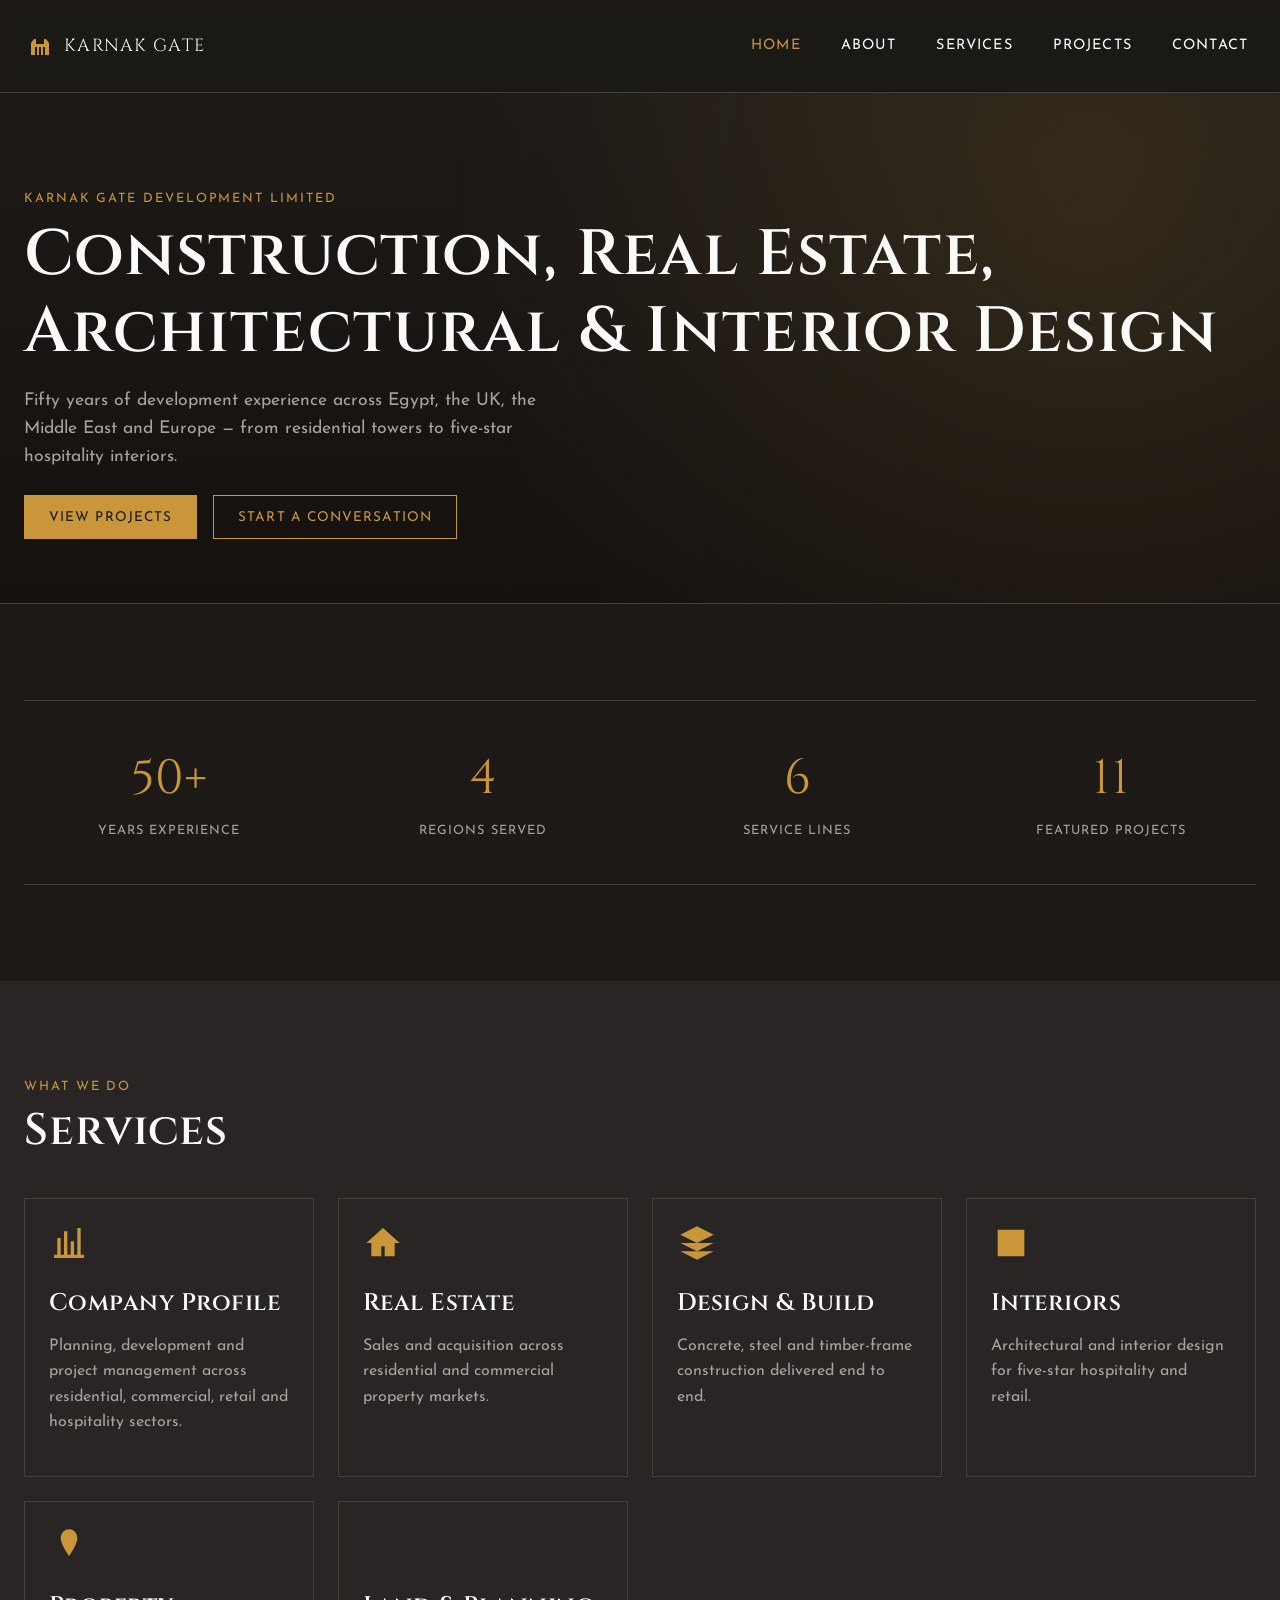
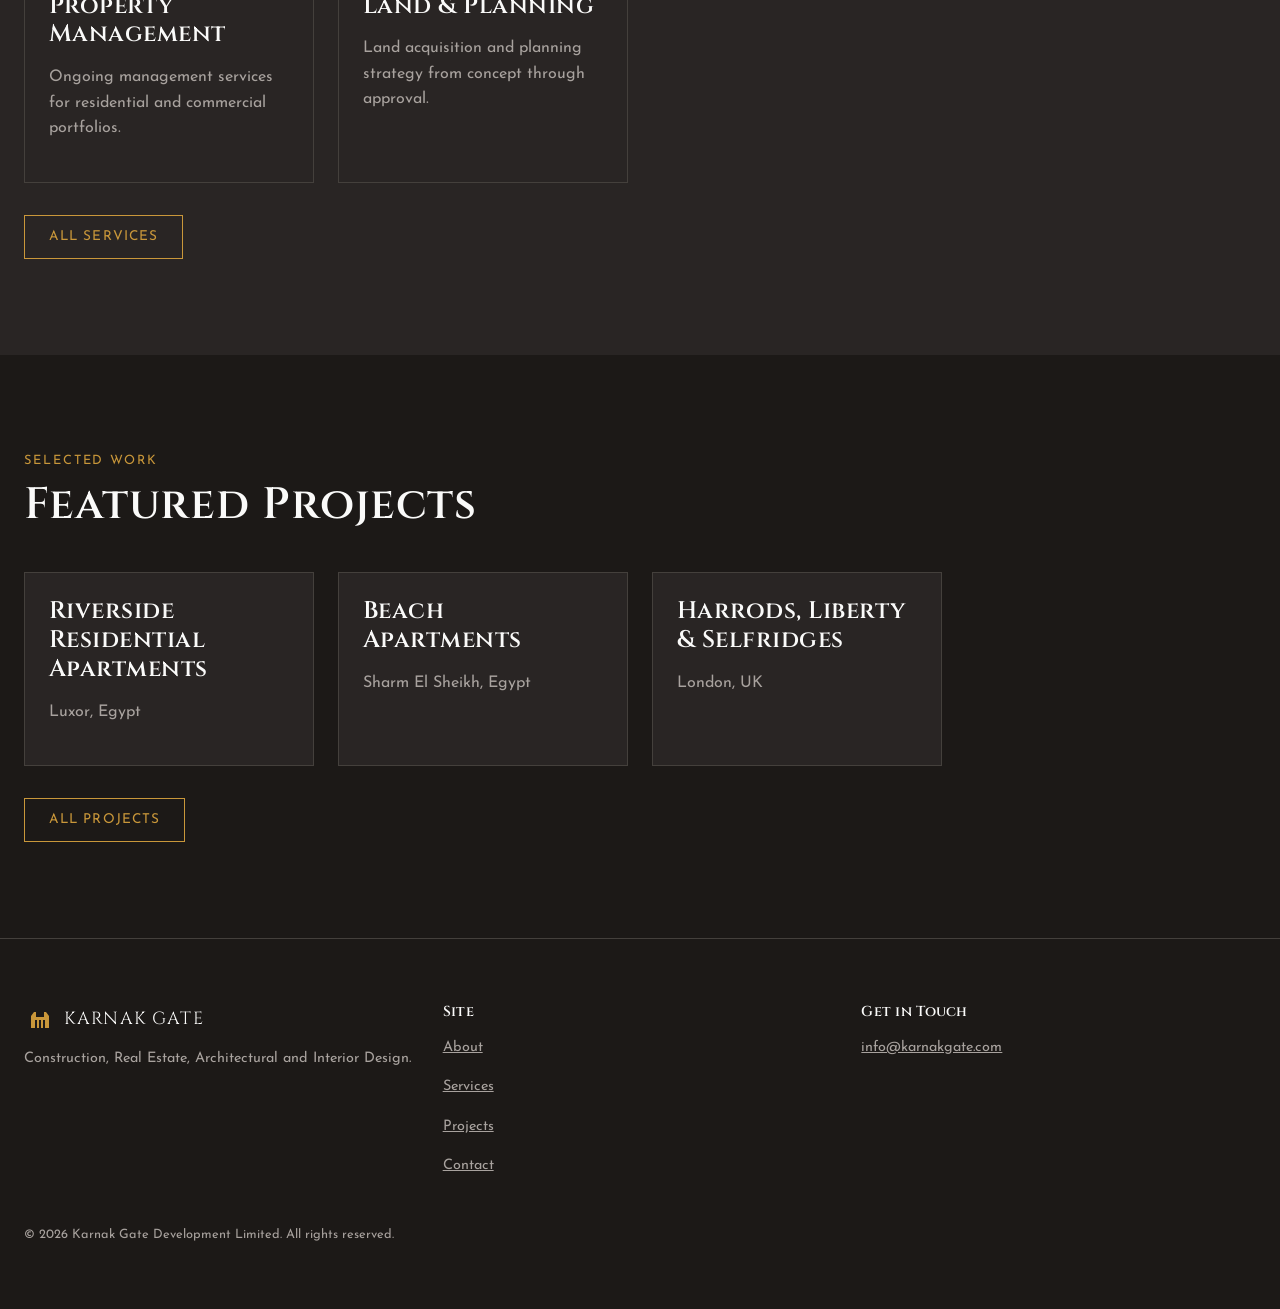
==== index.html @ 5821c365 "Build Karnak Gate static site (5 pages, styles, scripts) Co-Authored-By: Claude Sonnet 5 <noreply@an" ====
<!doctype html>
<html lang="en">
<head>
<meta charset="UTF-8">
<meta name="viewport" content="width=device-width, initial-scale=1">
<title>Karnak Gate | Construction, Real Estate & Architecture</title>
<meta name="description" content="Karnak Gate Development Limited — 50 years of construction, real estate, architectural and interior design experience across Egypt, the UK and Europe.">
<link rel="icon" href="favicon.svg" type="image/svg+xml">
<link rel="preconnect" href="https://fonts.googleapis.com">
<link rel="preconnect" href="https://fonts.gstatic.com" crossorigin>
<link href="https://fonts.googleapis.com/css2?family=Cinzel:wght@500;600;700&family=Josefin+Sans:wght@300;400;500;600&display=swap" rel="stylesheet">
<link rel="stylesheet" href="css/styles.css">
</head>
<body>
<a class="skip-link" href="#main">Skip to content</a>
<header class="site-header">
  <div class="container">
    <a class="brand" href="index.html">
      <svg viewBox="0 0 64 64" aria-hidden="true"><path d="M14 50V26l6-8h4v10h16V18h4l6 8v24h-8V34h-4v16h-4V34h-4v16h-4V34h-4v16z"/></svg>
      <span class="brand-name">KARNAK GATE</span>
    </a>
    <nav class="nav" aria-label="Primary">
      <ul class="nav-links" id="nav-links">
        <li><a href="index.html" aria-current="page">Home</a></li>
        <li><a href="about.html">About</a></li>
        <li><a href="services.html">Services</a></li>
        <li><a href="projects.html">Projects</a></li>
        <li><a href="contact.html">Contact</a></li>
      </ul>
      <button class="nav-toggle" aria-label="Toggle navigation menu" aria-expanded="false" aria-controls="nav-links">
        <svg width="20" height="20" viewBox="0 0 20 20" aria-hidden="true"><path d="M2 5h16M2 10h16M2 15h16" stroke="currentColor" stroke-width="2"/></svg>
      </button>
    </nav>
  </div>
</header>

<main id="main">
  <section class="hero">
    <div class="container">
      <span class="eyebrow reveal">Karnak Gate Development Limited</span>
      <h1 class="reveal">Construction, Real Estate, Architectural &amp; Interior Design</h1>
      <p class="reveal" style="max-width:560px;font-size:1.1rem;">Fifty years of development experience across Egypt, the UK, the Middle East and Europe — from residential towers to five-star hospitality interiors.</p>
      <div class="reveal" style="display:flex;gap:1rem;flex-wrap:wrap;margin-top:1.5rem;">
        <a class="btn btn-primary" href="projects.html">View Projects</a>
        <a class="btn" href="contact.html">Start a Conversation</a>
      </div>
    </div>
  </section>

  <section class="section">
    <div class="container">
      <div class="stat-strip">
        <div class="stat reveal"><span class="stat-value"><span data-count-to="50">0</span>+</span><span class="stat-label">Years Experience</span></div>
        <div class="stat reveal"><span class="stat-value"><span data-count-to="4">0</span></span><span class="stat-label">Regions Served</span></div>
        <div class="stat reveal"><span class="stat-value"><span data-count-to="6">0</span></span><span class="stat-label">Service Lines</span></div>
        <div class="stat reveal"><span class="stat-value"><span data-count-to="11">0</span></span><span class="stat-label">Featured Projects</span></div>
      </div>
    </div>
  </section>

  <section class="section section-panel">
    <div class="container">
      <div class="section-header reveal">
        <span class="eyebrow">What We Do</span>
        <h2>Services</h2>
      </div>
      <div class="card-grid">
        <div class="card reveal"><svg viewBox="0 0 24 24" aria-hidden="true"><path d="M3 21h18v-2H3v2zM5 19h2V9H5v10zm4 0h2V5H9v14zm4 0h2v-8h-2v8zm4 0h2V3h-2v16z"/></svg><h3>Company Profile</h3><p>Planning, development and project management across residential, commercial, retail and hospitality sectors.</p></div>
        <div class="card reveal"><svg viewBox="0 0 24 24" aria-hidden="true"><path d="M12 3 2 12h3v8h6v-6h2v6h6v-8h3z"/></svg><h3>Real Estate</h3><p>Sales and acquisition across residential and commercial property markets.</p></div>
        <div class="card reveal"><svg viewBox="0 0 24 24" aria-hidden="true"><path d="M12 2 2 7l10 5 10-5zM2 17l10 5 10-5M2 12l10 5 10-5"/></svg><h3>Design &amp; Build</h3><p>Concrete, steel and timber-frame construction delivered end to end.</p></div>
        <div class="card reveal"><svg viewBox="0 0 24 24" aria-hidden="true"><path d="M4 4h16v16H4zM4 12h16M12 4v16"/></svg><h3>Interiors</h3><p>Architectural and interior design for five-star hospitality and retail.</p></div>
        <div class="card reveal"><svg viewBox="0 0 24 24" aria-hidden="true"><path d="M12 2a5 5 0 0 1 5 5c0 4-5 11-5 11S7 11 7 7a5 5 0 0 1 5-5z"/></svg><h3>Property Management</h3><p>Ongoing management services for residential and commercial portfolios.</p></div>
        <div class="card reveal"><svg viewBox="0 0 24 24" aria-hidden="true"><path d="M3 13h18M3 6h18M3 20h18"/></svg><h3>Land &amp; Planning</h3><p>Land acquisition and planning strategy from concept through approval.</p></div>
      </div>
      <div style="margin-top:2rem;">
        <a class="btn" href="services.html">All Services</a>
      </div>
    </div>
  </section>

  <section class="section">
    <div class="container">
      <div class="section-header reveal">
        <span class="eyebrow">Selected Work</span>
        <h2>Featured Projects</h2>
      </div>
      <div class="card-grid">
        <div class="card reveal"><h3>Riverside Residential Apartments</h3><p>Luxor, Egypt</p></div>
        <div class="card reveal"><h3>Beach Apartments</h3><p>Sharm El Sheikh, Egypt</p></div>
        <div class="card reveal"><h3>Harrods, Liberty &amp; Selfridges</h3><p>London, UK</p></div>
      </div>
      <div style="margin-top:2rem;">
        <a class="btn" href="projects.html">All Projects</a>
      </div>
    </div>
  </section>
</main>

<footer class="site-footer">
  <div class="container footer-grid">
    <div>
      <div class="brand" style="margin-bottom:0.75rem;">
        <svg viewBox="0 0 64 64" width="28" height="28" aria-hidden="true"><path d="M14 50V26l6-8h4v10h16V18h4l6 8v24h-8V34h-4v16h-4V34h-4v16h-4V34h-4v16z" fill="#C9973A"/></svg>
        <span class="brand-name">KARNAK GATE</span>
      </div>
      <p>Construction, Real Estate, Architectural and Interior Design.</p>
    </div>
    <div>
      <h4 style="font-size:0.9rem;color:var(--stone);">Site</h4>
      <p><a href="about.html">About</a></p>
      <p><a href="services.html">Services</a></p>
      <p><a href="projects.html">Projects</a></p>
      <p><a href="contact.html">Contact</a></p>
    </div>
    <div>
      <h4 style="font-size:0.9rem;color:var(--stone);">Get in Touch</h4>
      <p><a href="mailto:info@karnakgate.com">info@karnakgate.com</a></p>
    </div>
  </div>
  <div class="container" style="margin-top:2rem;font-size:0.8rem;">
    &copy; 2026 Karnak Gate Development Limited. All rights reserved.
  </div>
</footer>

<script src="js/main.js" defer></script>
</body>
</html>
---- css/styles.css ----
/* css/styles.css */
:root {
  --ink: #1C1917;
  --panel: #292524;
  --stone: #FAFAF9;
  --muted: #A8A29E;
  --gold: #C9973A;
  --border: #44403C;

  --font-head: 'Cinzel', serif;
  --font-body: 'Josefin Sans', sans-serif;

  --space-1: 0.5rem;
  --space-2: 1rem;
  --space-3: 1.5rem;
  --space-4: 2.5rem;
  --space-5: 4rem;
  --space-6: 6rem;

  --radius: 2px;
  --max-width: 1280px;
}

*, *::before, *::after { box-sizing: border-box; }
html { scroll-behavior: smooth; }
@media (prefers-reduced-motion: reduce) {
  html { scroll-behavior: auto; }
  *, *::before, *::after {
    animation-duration: 0.001ms !important;
    animation-iteration-count: 1 !important;
    transition-duration: 0.001ms !important;
  }
}

body {
  margin: 0;
  background: var(--ink);
  color: var(--stone);
  font-family: var(--font-body);
  font-size: 16px;
  line-height: 1.6;
  -webkit-font-smoothing: antialiased;
}

h1, h2, h3, h4 {
  font-family: var(--font-head);
  font-weight: 600;
  line-height: 1.2;
  margin: 0 0 var(--space-2);
  letter-spacing: 0.02em;
}
h1 { font-size: clamp(2.25rem, 5vw, 4rem); }
h2 { font-size: clamp(1.75rem, 3.5vw, 2.75rem); }
h3 { font-size: clamp(1.25rem, 2vw, 1.5rem); }
p { margin: 0 0 var(--space-2); color: var(--muted); }
a { color: var(--gold); }

img { max-width: 100%; display: block; }

.skip-link {
  position: absolute;
  left: -999px;
  top: 0;
  background: var(--gold);
  color: var(--ink);
  padding: var(--space-1) var(--space-2);
  z-index: 100;
}
.skip-link:focus {
  left: var(--space-2);
  top: var(--space-2);
}

a:focus-visible,
button:focus-visible,
[tabindex]:focus-visible {
  outline: 2px solid var(--gold);
  outline-offset: 3px;
}

.container {
  max-width: var(--max-width);
  margin: 0 auto;
  padding: 0 var(--space-3);
}

/* Header */
.site-header {
  position: sticky;
  top: 0;
  z-index: 50;
  background: rgba(28, 25, 23, 0.92);
  backdrop-filter: blur(6px);
  border-bottom: 1px solid var(--border);
  transition: padding 250ms ease;
}
.site-header .container {
  display: flex;
  align-items: center;
  justify-content: space-between;
  padding-top: var(--space-3);
  padding-bottom: var(--space-3);
  transition: padding 250ms ease;
}
.site-header.is-condensed .container {
  padding-top: var(--space-1);
  padding-bottom: var(--space-1);
}
.brand {
  display: flex;
  align-items: center;
  gap: var(--space-1);
  color: var(--stone);
  text-decoration: none;
  font-family: var(--font-head);
  letter-spacing: 0.08em;
}
.brand svg { width: 32px; height: 32px; fill: var(--gold); }
.brand-name { font-size: 1.1rem; }

.nav { display: flex; align-items: center; gap: var(--space-4); }
.nav-links {
  display: flex;
  gap: var(--space-3);
  list-style: none;
  margin: 0;
  padding: 0;
}
.nav-links a {
  color: var(--stone);
  text-decoration: none;
  font-size: 0.9rem;
  letter-spacing: 0.08em;
  text-transform: uppercase;
  padding: var(--space-1);
  min-height: 44px;
  display: inline-flex;
  align-items: center;
}
.nav-links a:hover,
.nav-links a[aria-current="page"] {
  color: var(--gold);
}
.nav-toggle {
  display: none;
  background: none;
  border: 1px solid var(--border);
  color: var(--stone);
  width: 44px;
  height: 44px;
  cursor: pointer;
}

@media (max-width: 768px) {
  .nav-toggle { display: inline-flex; align-items: center; justify-content: center; }
  .nav-links {
    position: fixed;
    inset: 72px 0 0 0;
    flex-direction: column;
    background: var(--ink);
    padding: var(--space-4) var(--space-3);
    transform: translateY(-8px);
    opacity: 0;
    pointer-events: none;
    transition: opacity 250ms ease, transform 250ms ease;
  }
  .nav-links.is-open {
    opacity: 1;
    transform: translateY(0);
    pointer-events: auto;
  }
  .nav-links a { font-size: 1.1rem; }
}

/* Buttons */
.btn {
  display: inline-flex;
  align-items: center;
  justify-content: center;
  min-height: 44px;
  padding: 0 var(--space-3);
  border: 1px solid var(--gold);
  color: var(--gold);
  text-decoration: none;
  text-transform: uppercase;
  letter-spacing: 0.08em;
  font-size: 0.85rem;
  background: transparent;
  cursor: pointer;
  transition: background 200ms ease, color 200ms ease;
}
.btn:hover { background: var(--gold); color: var(--ink); }
.btn-primary { background: var(--gold); color: var(--ink); }
.btn-primary:hover { background: #dcae52; }

/* Sections */
.section { padding: var(--space-6) 0; }
.section-panel { background: var(--panel); }
.section-header { max-width: 640px; margin-bottom: var(--space-4); }
.eyebrow {
  color: var(--gold);
  text-transform: uppercase;
  letter-spacing: 0.15em;
  font-size: 0.8rem;
  display: block;
  margin-bottom: var(--space-1);
}

/* Hero */
.hero {
  padding: var(--space-6) 0 var(--space-5);
  background:
    radial-gradient(circle at 85% 20%, rgba(201, 151, 58, 0.14), transparent 55%),
    linear-gradient(180deg, var(--ink), #14110f);
  border-bottom: 1px solid var(--border);
}

/* Stat strip */
.stat-strip {
  display: grid;
  grid-template-columns: repeat(auto-fit, minmax(160px, 1fr));
  gap: var(--space-3);
  border-top: 1px solid var(--border);
  border-bottom: 1px solid var(--border);
  padding: var(--space-4) 0;
}
.stat { text-align: center; }
.stat-value {
  font-family: var(--font-head);
  font-size: clamp(2rem, 4vw, 3rem);
  color: var(--gold);
  display: block;
}
.stat-label {
  color: var(--muted);
  text-transform: uppercase;
  letter-spacing: 0.08em;
  font-size: 0.8rem;
}

/* Cards / grid */
.card-grid {
  display: grid;
  grid-template-columns: repeat(auto-fill, minmax(280px, 1fr));
  gap: var(--space-3);
}
.card {
  background: var(--panel);
  border: 1px solid var(--border);
  padding: var(--space-3);
  transition: transform 250ms ease, border-color 250ms ease;
}
.card:hover { transform: translateY(-4px); border-color: var(--gold); }
.card svg { width: 40px; height: 40px; fill: var(--gold); margin-bottom: var(--space-2); }

/* Filter chips */
.filter-bar {
  display: flex;
  flex-wrap: wrap;
  gap: var(--space-1);
  margin-bottom: var(--space-4);
}
.filter-chip {
  min-height: 44px;
  padding: 0 var(--space-2);
  border: 1px solid var(--border);
  background: transparent;
  color: var(--muted);
  cursor: pointer;
  text-transform: uppercase;
  letter-spacing: 0.06em;
  font-size: 0.8rem;
  font-family: var(--font-body);
}
.filter-chip[aria-pressed="true"] {
  border-color: var(--gold);
  color: var(--gold);
}

/* Reveal-on-scroll */
.reveal {
  opacity: 0;
  transform: translateY(12px);
  transition: opacity 350ms ease-out, transform 350ms ease-out;
}
.reveal.is-visible { opacity: 1; transform: translateY(0); }
@media (prefers-reduced-motion: reduce) {
  .reveal { opacity: 1; transform: none; transition: none; }
}

/* Footer */
.site-footer {
  border-top: 1px solid var(--border);
  padding: var(--space-5) 0;
  color: var(--muted);
  font-size: 0.9rem;
}
.site-footer a { color: var(--muted); }
.site-footer a:hover { color: var(--gold); }
.footer-grid {
  display: grid;
  grid-template-columns: repeat(auto-fit, minmax(200px, 1fr));
  gap: var(--space-3);
}
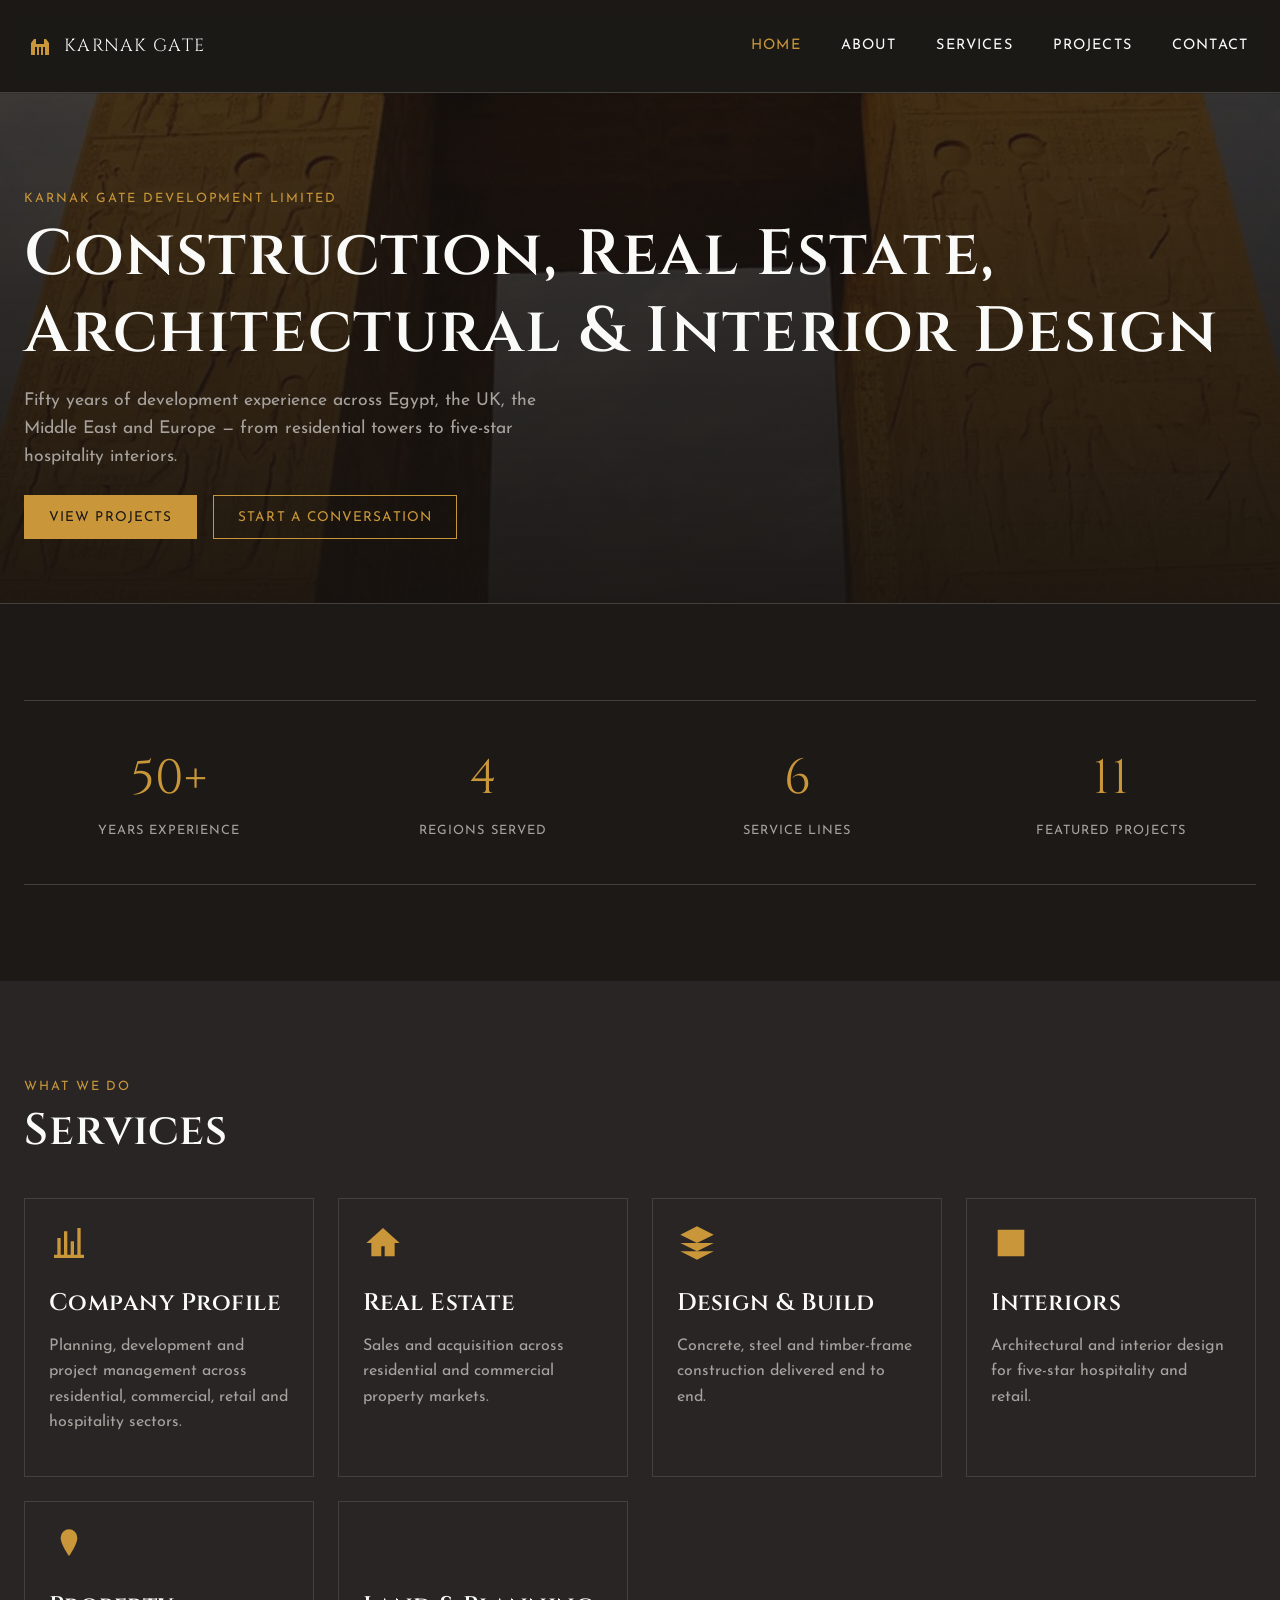
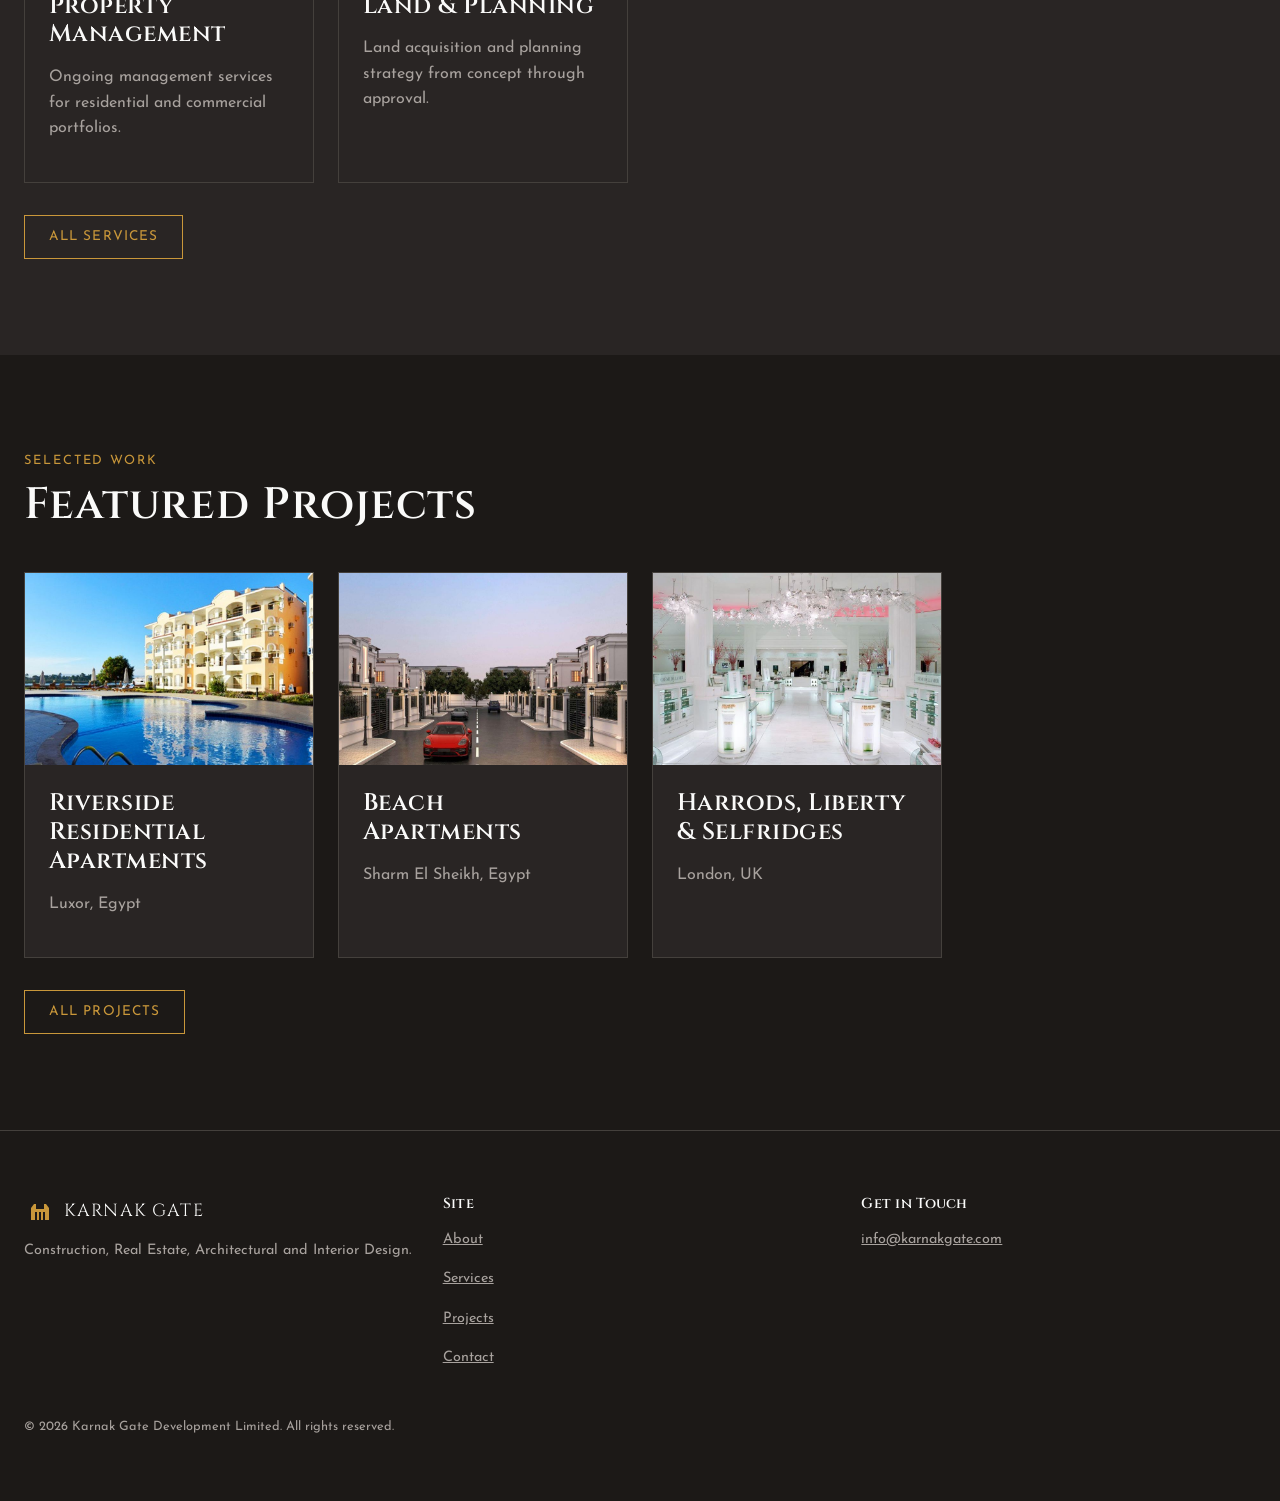
==== commit a9081f50: "Add real photography from the Wix site Pulls real images off the live Wix CDN instead of placeholder" ====
--- a/index.html
+++ b/index.html
@@ -35,7 +35,7 @@
 </header>
 
 <main id="main">
-  <section class="hero">
+  <section class="hero" style="background-image:linear-gradient(180deg, rgba(20,17,15,0.78), rgba(20,17,15,0.94)), url('images/hero-karnak-gate.jpg');background-size:cover;background-position:center;">
     <div class="container">
       <span class="eyebrow reveal">Karnak Gate Development Limited</span>
       <h1 class="reveal">Construction, Real Estate, Architectural &amp; Interior Design</h1>
@@ -85,9 +85,9 @@
         <h2>Featured Projects</h2>
       </div>
       <div class="card-grid">
-        <div class="card reveal"><h3>Riverside Residential Apartments</h3><p>Luxor, Egypt</p></div>
-        <div class="card reveal"><h3>Beach Apartments</h3><p>Sharm El Sheikh, Egypt</p></div>
-        <div class="card reveal"><h3>Harrods, Liberty &amp; Selfridges</h3><p>London, UK</p></div>
+        <div class="card reveal"><div class="card-media"><img src="images/project-riverside-luxor.jpg" alt="Riverside Residential Apartments, Luxor" loading="lazy" width="900" height="600"></div><h3>Riverside Residential Apartments</h3><p>Luxor, Egypt</p></div>
+        <div class="card reveal"><div class="card-media"><img src="images/project-private-residential-hurghada.jpg" alt="Beach Apartments, Sharm El Sheikh" loading="lazy" width="900" height="600"></div><h3>Beach Apartments</h3><p>Sharm El Sheikh, Egypt</p></div>
+        <div class="card reveal"><div class="card-media"><img src="images/project-harrods-liberty-selfridges.jpg" alt="Harrods, Liberty and Selfridges interior fit-out" loading="lazy" width="900" height="600"></div><h3>Harrods, Liberty &amp; Selfridges</h3><p>London, UK</p></div>
       </div>
       <div style="margin-top:2rem;">
         <a class="btn" href="projects.html">All Projects</a>
--- a/css/styles.css
+++ b/css/styles.css
@@ -224,6 +224,9 @@
   border-bottom: 1px solid var(--border);
   padding: var(--space-4) 0;
 }
+@media (max-width: 640px) {
+  .stat-strip { grid-template-columns: repeat(2, 1fr); gap: var(--space-4) var(--space-2); }
+}
 .stat { text-align: center; }
 .stat-value {
   font-family: var(--font-head);
@@ -248,10 +251,37 @@
   background: var(--panel);
   border: 1px solid var(--border);
   padding: var(--space-3);
+  overflow: hidden;
   transition: transform 250ms ease, border-color 250ms ease;
 }
 .card:hover { transform: translateY(-4px); border-color: var(--gold); }
 .card svg { width: 40px; height: 40px; fill: var(--gold); margin-bottom: var(--space-2); }
+
+/* Full-bleed image at the top of a .card, bleeding past the card's own padding */
+.card-media {
+  aspect-ratio: 3 / 2;
+  overflow: hidden;
+  background: var(--ink);
+  margin: calc(-1 * var(--space-3)) calc(-1 * var(--space-3)) var(--space-3);
+}
+.card-media img {
+  width: 100%;
+  height: 100%;
+  object-fit: cover;
+  display: block;
+  transition: transform 400ms ease;
+}
+.card:hover .card-media img { transform: scale(1.06); }
+
+/* Team headshots */
+.team-photo {
+  width: 96px;
+  height: 96px;
+  border-radius: 50%;
+  object-fit: cover;
+  border: 2px solid var(--gold);
+  margin-bottom: var(--space-2);
+}
 
 /* Filter chips */
 .filter-bar {
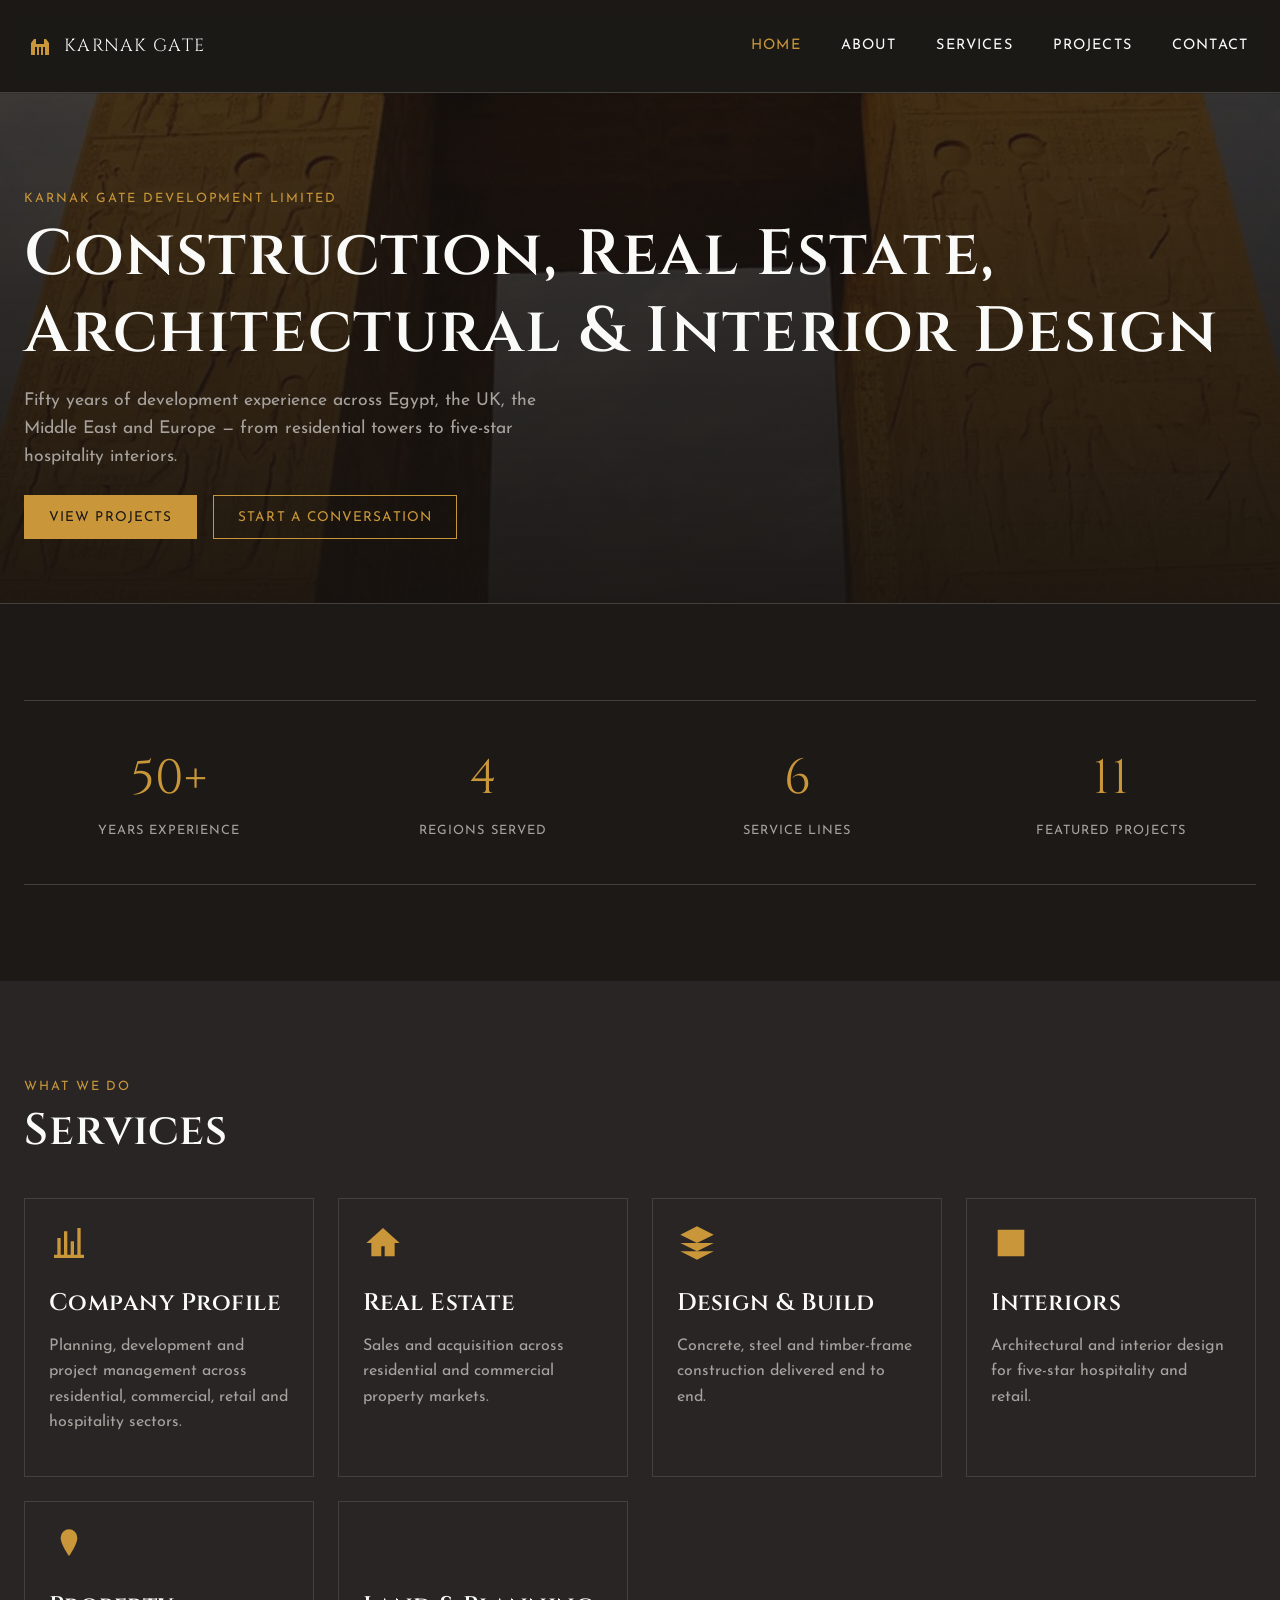
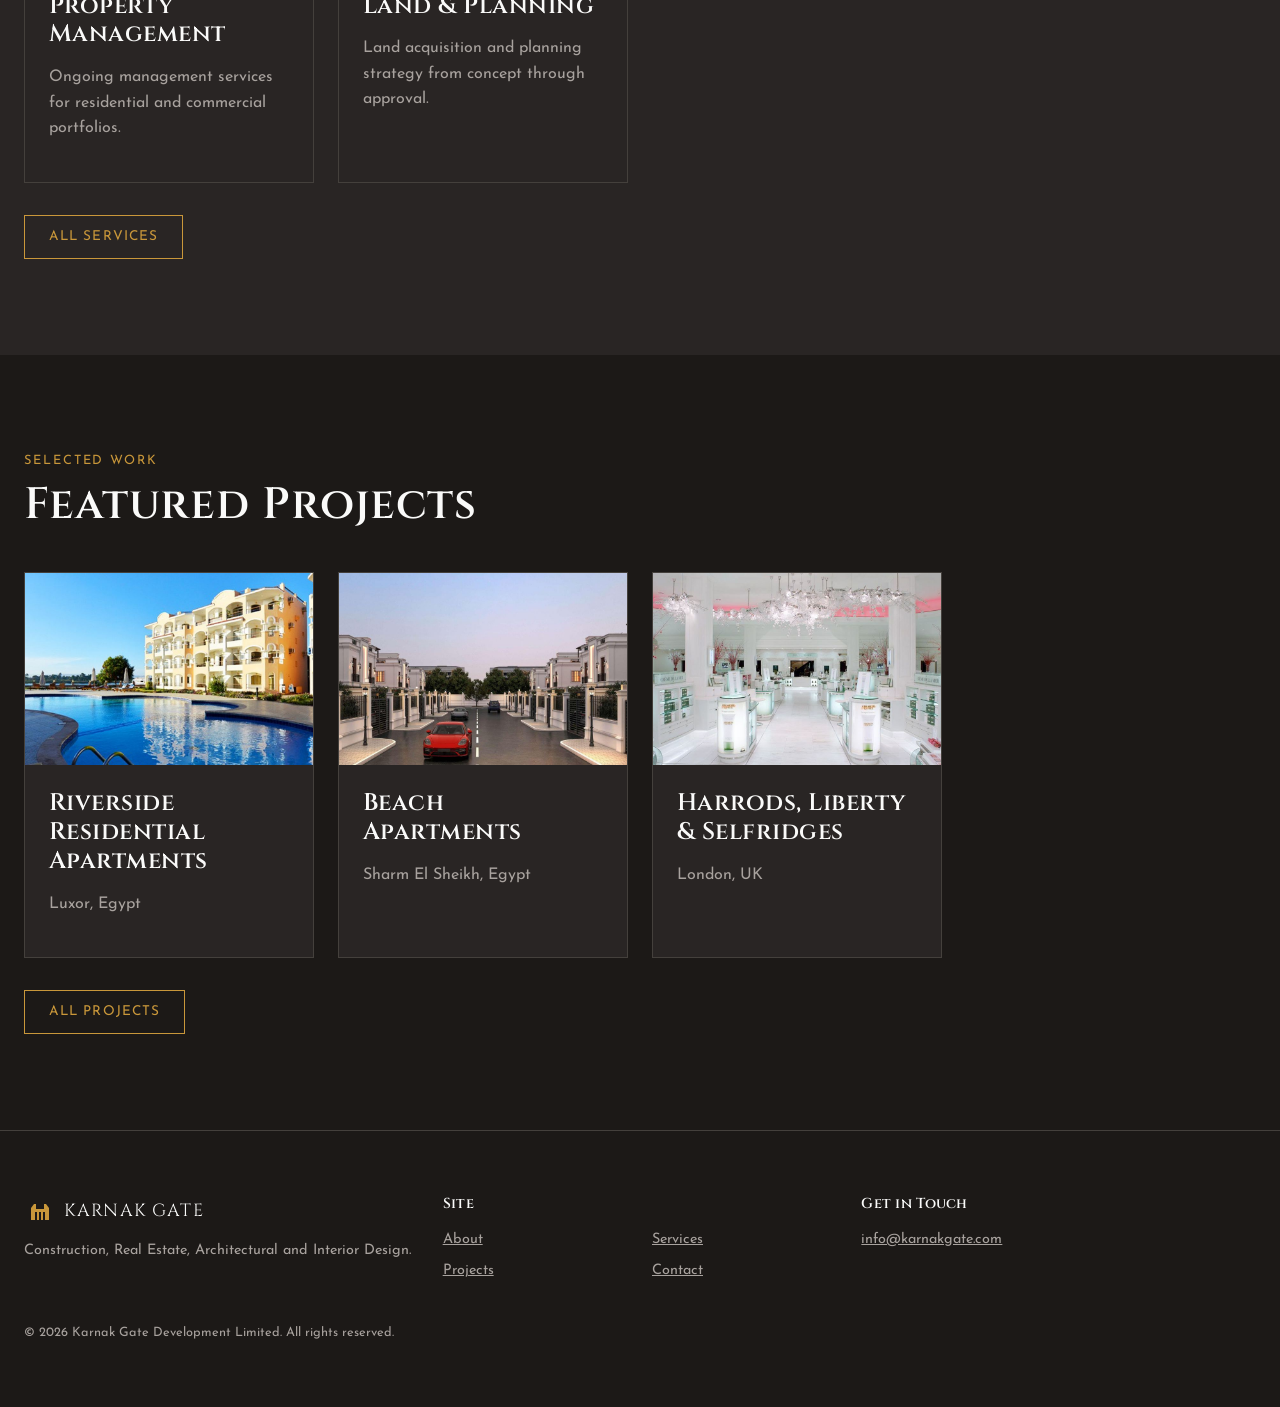
==== commit 0573b963: "Lay out footer site links in two columns Co-Authored-By: Claude Sonnet 5 <noreply@anthropic.com>" ====
--- a/index.html
+++ b/index.html
@@ -107,10 +107,12 @@
     </div>
     <div>
       <h4 style="font-size:0.9rem;color:var(--stone);">Site</h4>
-      <p><a href="about.html">About</a></p>
-      <p><a href="services.html">Services</a></p>
-      <p><a href="projects.html">Projects</a></p>
-      <p><a href="contact.html">Contact</a></p>
+      <div class="footer-links">
+        <p><a href="about.html">About</a></p>
+        <p><a href="services.html">Services</a></p>
+        <p><a href="projects.html">Projects</a></p>
+        <p><a href="contact.html">Contact</a></p>
+      </div>
     </div>
     <div>
       <h4 style="font-size:0.9rem;color:var(--stone);">Get in Touch</h4>
--- a/css/styles.css
+++ b/css/styles.css
@@ -332,3 +332,9 @@
   grid-template-columns: repeat(auto-fit, minmax(200px, 1fr));
   gap: var(--space-3);
 }
+.footer-links {
+  display: grid;
+  grid-template-columns: repeat(2, auto);
+  gap: 0 var(--space-3);
+}
+.footer-links p { margin: 0 0 var(--space-1); }
